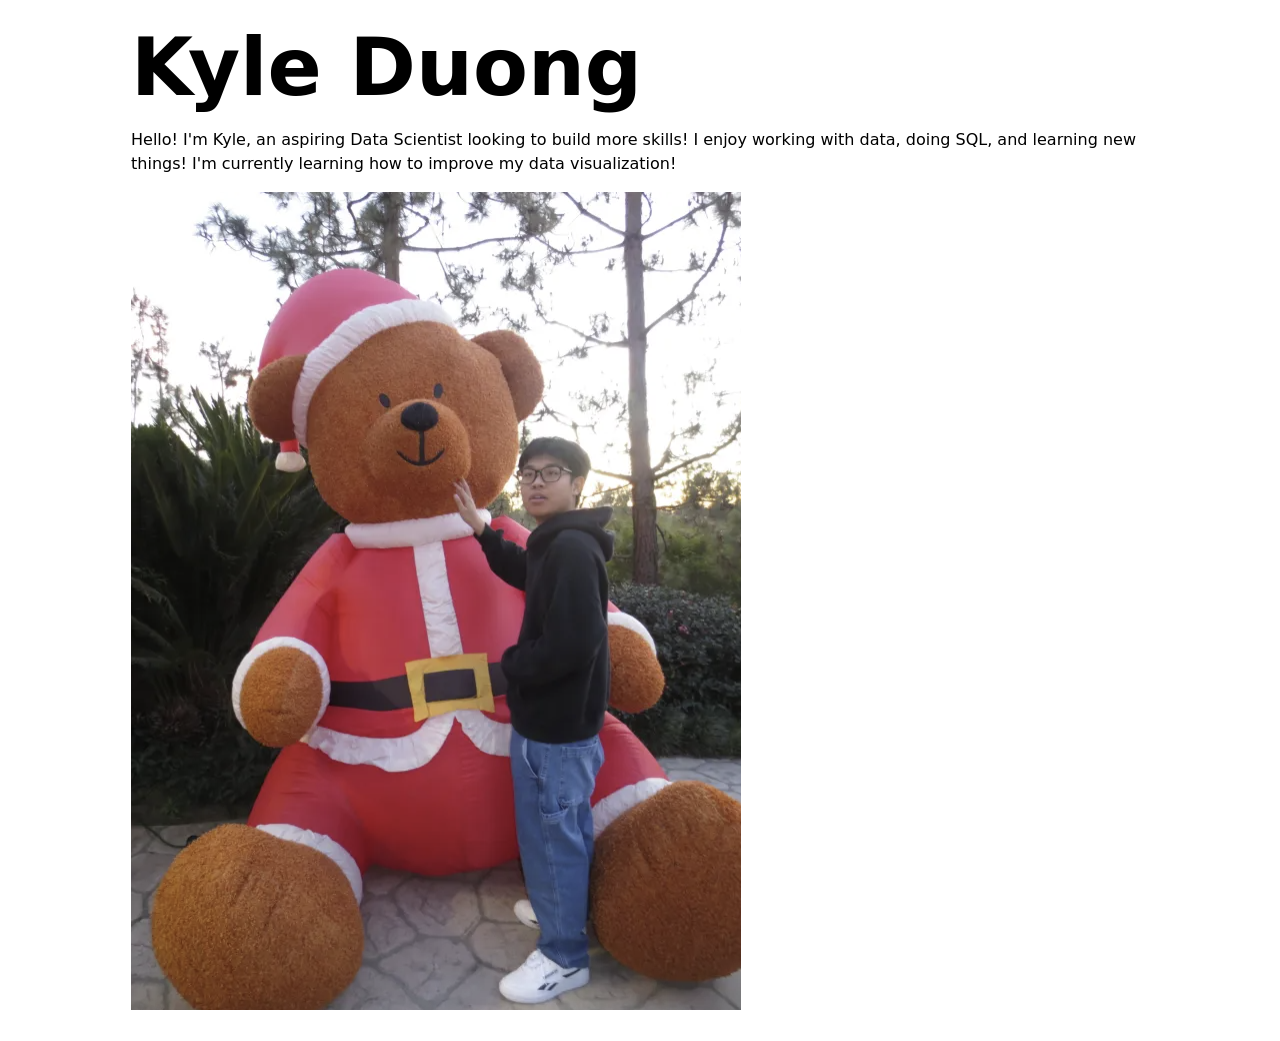
==== index.html @ ffc47f68 "removed navigation bar + cleared step 2 code" ====
<!DOCTYPE html>
<html lang="en">
<head>
    <meta charset="UTF-8">
    <meta name="viewport" content="width=device-width, initial-scale=1.0">
    <title>Kyle Duong: Personal Site and Portfolio</title>
    <link rel="stylesheet" href="style.css">
</head>
<body>
    <h1>Kyle Duong</h1>
    <p>Hello! I'm Kyle, an aspiring Data Scientist looking to build more skills! I enjoy working with data, doing SQL, and learning new things! I'm currently learning how to improve my data visualization!</p>

    <img src="images/kyle.jpg" alt="A photo of me with Santa Bear!">

    <script src="global.js" type="module"></script>
</body>
</html>
---- style.css ----
body {
  /* Set line height to 1.5 times the font size
	   and use the OS’s UI font as the website font
	 */
  font: 100%/1.5 system-ui;
  max-width: 100ch;
  margin-inline: auto;
  padding: 1rem;
}

nav ul,
nav li {
  display: contents;
}

nav {
  display: flex;
  border-bottom: 1px solid oklch(80% 3% 200);
  margin-bottom: 1rem;
}

nav a {
  flex: 1;
  text-decoration: none;
  color: inherit;
  text-align: center;
  padding: 0.5em;
}

nav a.current {
  border-bottom: 0.4em solid oklch(80% 3% 200);
  padding-bottom: 0.1em;
}

html {
  --color-accent: oklch(70% 40% 220);
  accent-color: var(--color-accent);
}

nav a:hover {
  border-bottom: 0.4em solid var(--color-accent);
  background-color: oklch(from var(--color-accent) 95% 5% h);
}

input, textarea, button {
  font: inherit;
}

form {
  display: grid;
  grid-template-columns: auto 1fr;
  gap: 1em;
}

label {
  display: grid;
  grid-template-columns: subgrid;
  grid-column: 1 / -1;
}

button {
  grid-column: 1 / -1;
}

.projects{
  display: grid;
  grid-template-columns: repeat(auto-fill, minmax(15em, 1fr));
  gap: 1em;
}

.projects article {
  display: grid;
  grid-template-rows: subgrid;
  grid-row: span 3;
  gap: 1em;
}

.projects article h2 {
  margin: 0;
}

h1, h2, h3, h4, h5, h6 {
  line-height: 1.1;
  text-wrap: balance;
  margin: 0;
}

h1 {
  font-size: 5em;
}

.cv-page {
  font-size: 1.1rem;
  line-height: 1.4;
}

.cv-page h2 {
  font-size: 1.8em;
  margin-top: 1em;
  margin-bottom: 0.25em;
  font-weight: bold;
}

.cv-page article h3 {
  font-size: 1.3em
}

.contact-info {
  margin-top: 0.5em;
  margin-bottom: 2em;
  line-height: 1.4;
}
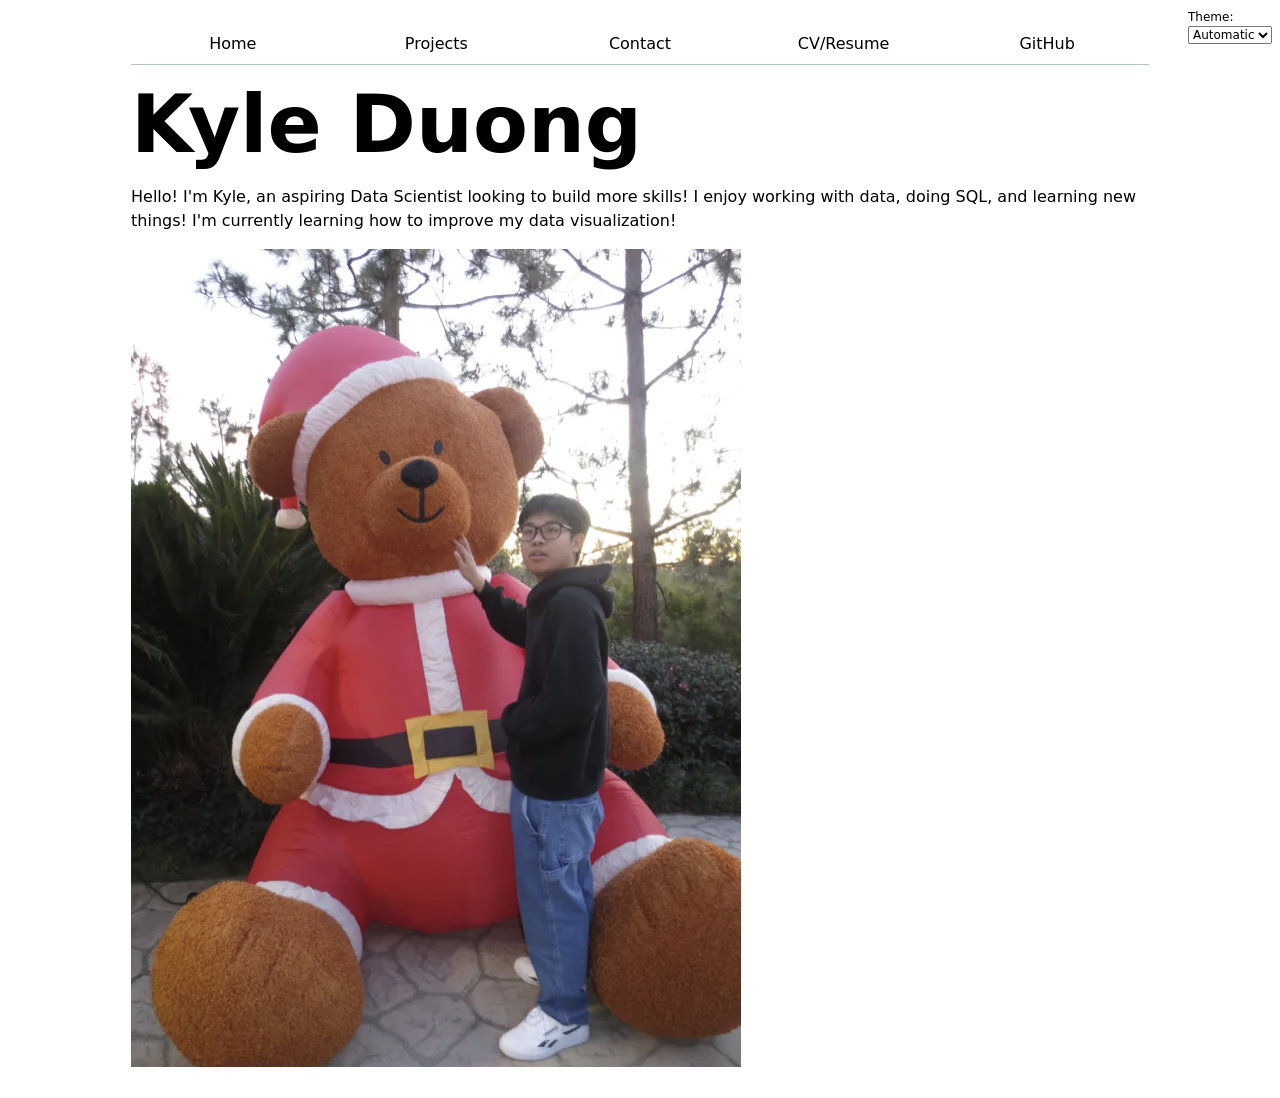
==== commit 13e8bd5a: "the three projects!" ====
--- a/index.html
+++ b/index.html
@@ -12,6 +12,8 @@
 
     <img src="images/kyle.jpg" alt="A photo of me with Santa Bear!">
 
+    <div class="projects"></div>
+
     <script src="global.js" type="module"></script>
 </body>
 </html>
--- a/style.css
+++ b/style.css
@@ -1,3 +1,7 @@
+:root {
+  color-scheme: light dark;
+}
+
 body {
   /* Set line height to 1.5 times the font size
 	   and use the OS’s UI font as the website font
@@ -15,7 +19,9 @@
 
 nav {
   display: flex;
-  border-bottom: 1px solid oklch(80% 3% 200);
+  border-bottom-width: 1px;
+  border-bottom-style: solid;
+  border-bottom-color: oklch(50% 10% 200 / 40%);
   margin-bottom: 1rem;
 }
 
@@ -28,7 +34,10 @@
 }
 
 nav a.current {
-  border-bottom: 0.4em solid oklch(80% 3% 200);
+  font-weight: bold;
+  border-bottom-width: 0.4em;
+  border-bottom-style: solid;
+  border-bottom-color: oklch(80% 3% 200);
   padding-bottom: 0.1em;
 }
 
@@ -39,10 +48,17 @@
 
 nav a:hover {
   border-bottom: 0.4em solid var(--color-accent);
-  background-color: oklch(from var(--color-accent) 95% 5% h);
+  background-color: color-mix(in oklch, var(--color-accent), canvas 85%);
 }
 
-input, textarea, button {
+label.color-scheme {
+  position: absolute;
+  top: 0.5rem;
+  right: 0.5rem;
+  font-size: 75%;
+}
+
+input, textarea, button, select {
   font: inherit;
 }
 
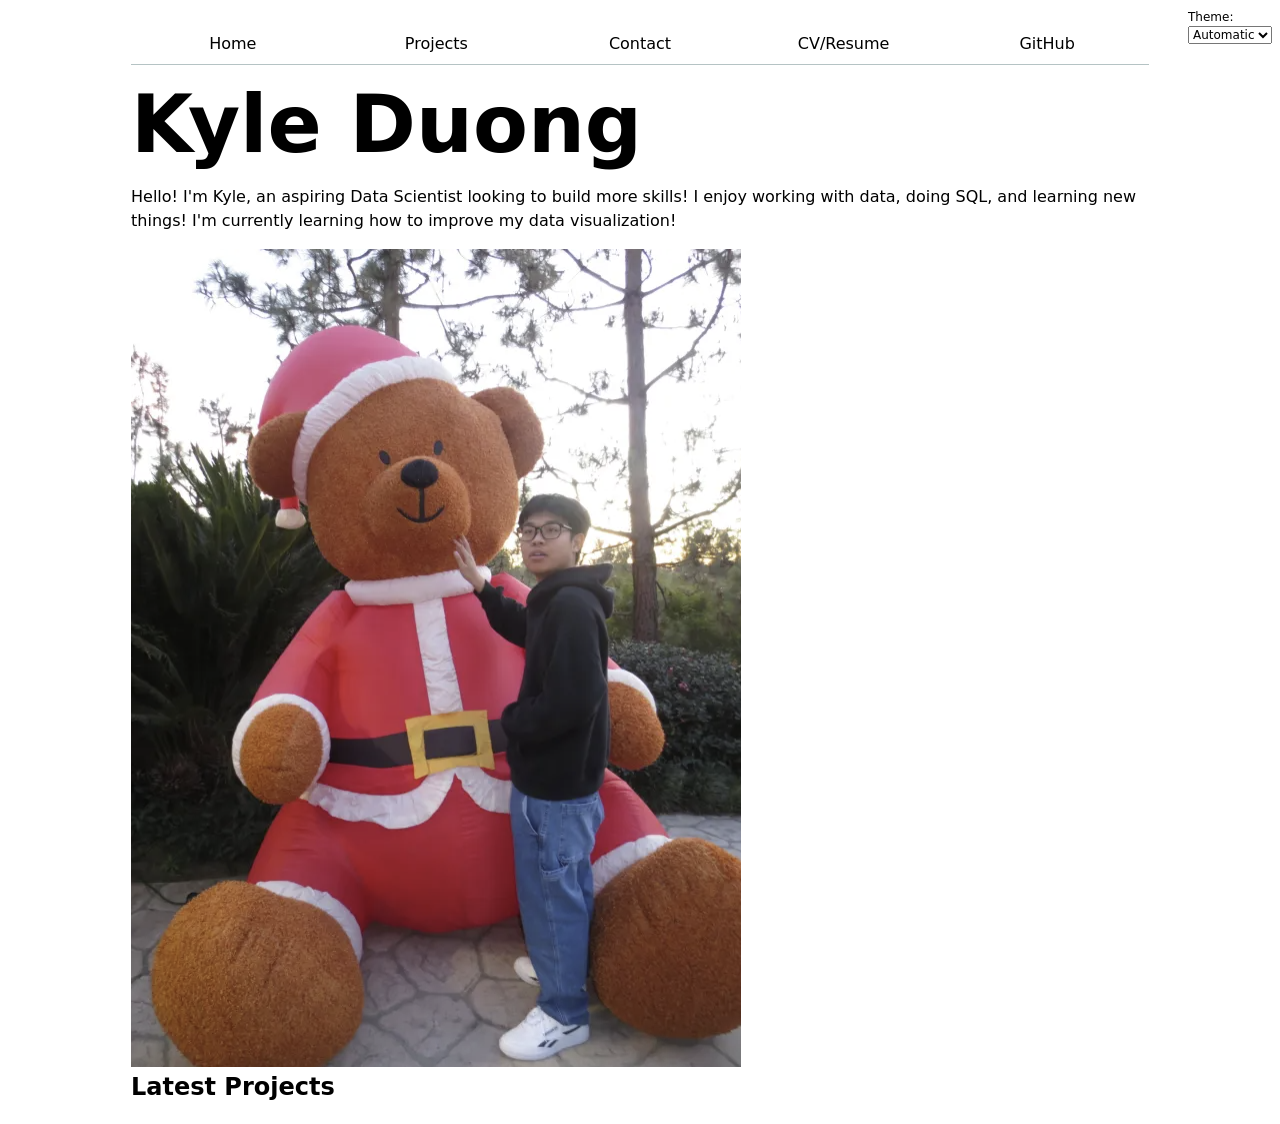
==== commit 151a494c: "updated" ====
--- a/index.html
+++ b/index.html
@@ -12,6 +12,7 @@
 
     <img src="images/kyle.jpg" alt="A photo of me with Santa Bear!">
 
+    <h2>Latest Projects</h2>
     <div class="projects"></div>
 
     <script src="global.js" type="module"></script>
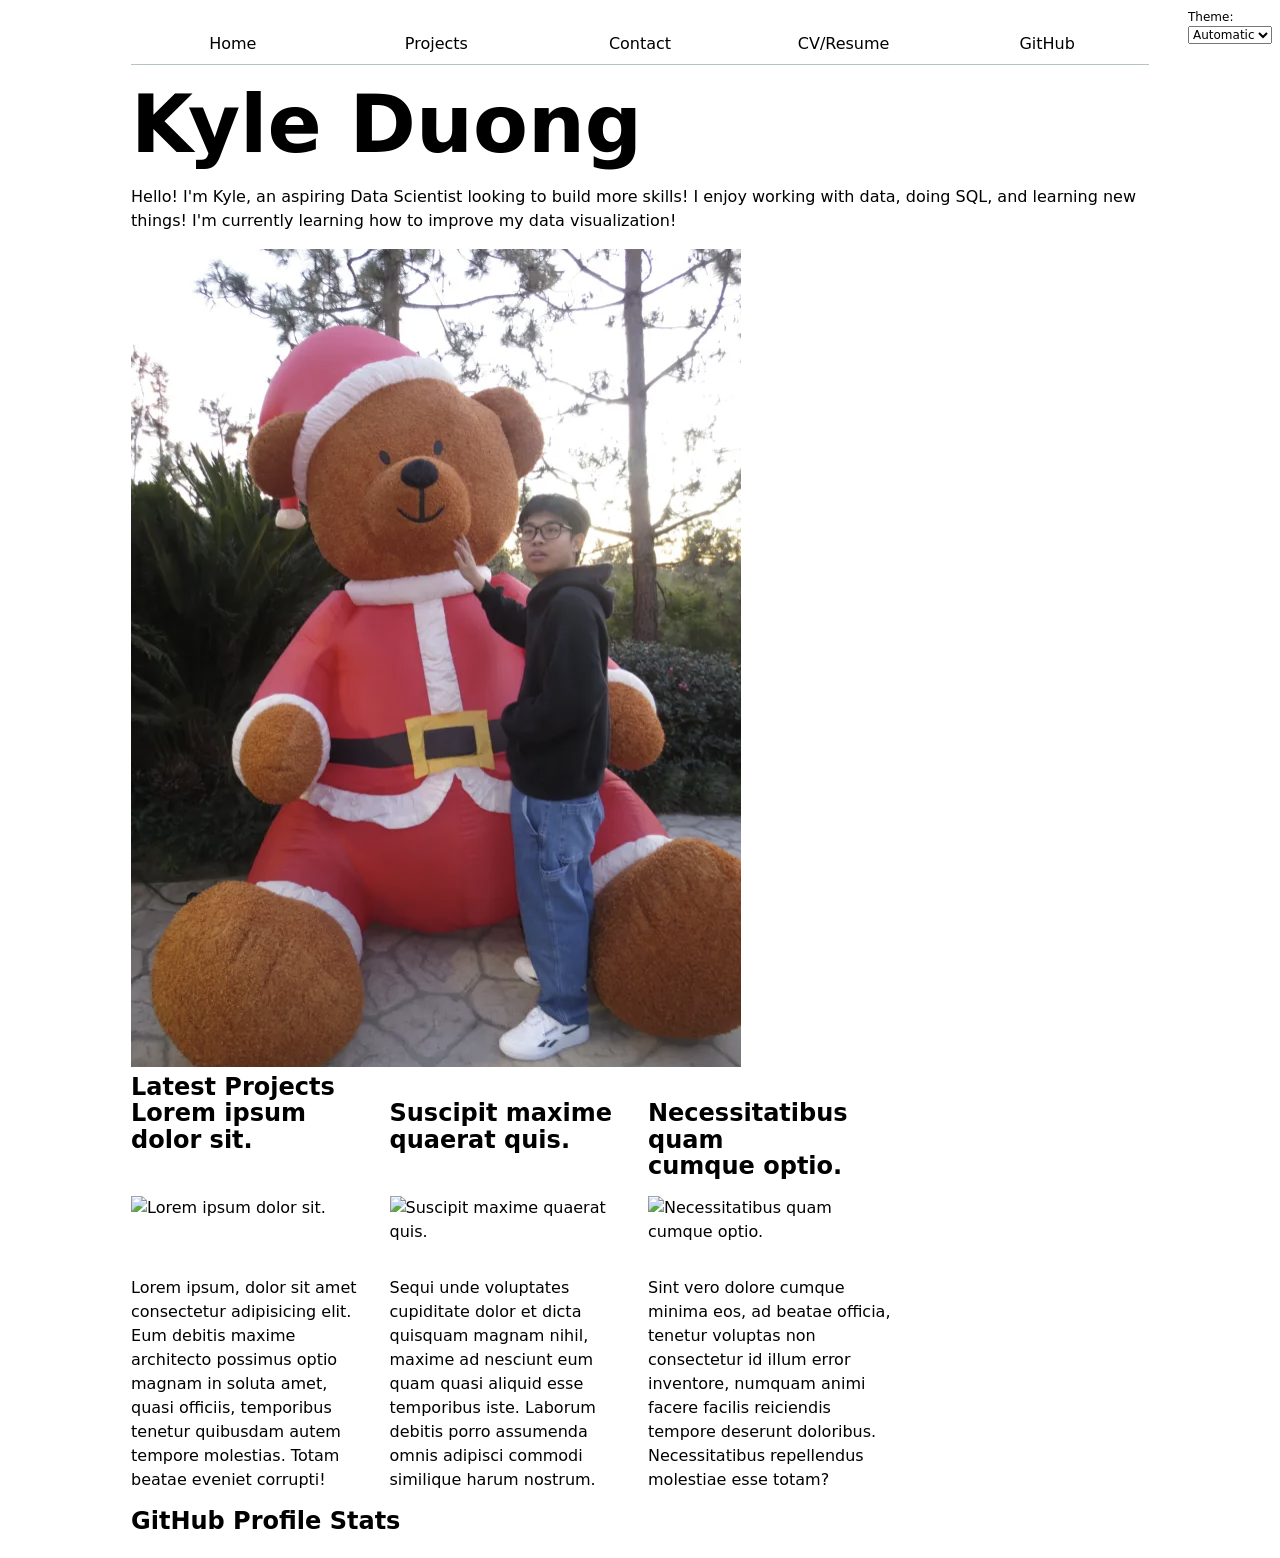
==== commit eb4ab0d1: "changes" ====
--- a/index.html
+++ b/index.html
@@ -15,6 +15,10 @@
     <h2>Latest Projects</h2>
     <div class="projects"></div>
 
+    <h2>GitHub Profile Stats</h2>
+    <div id="profile-stats"></div>
+
     <script src="global.js" type="module"></script>
+    <script src="index.js" type="module" defer></script>
 </body>
 </html>
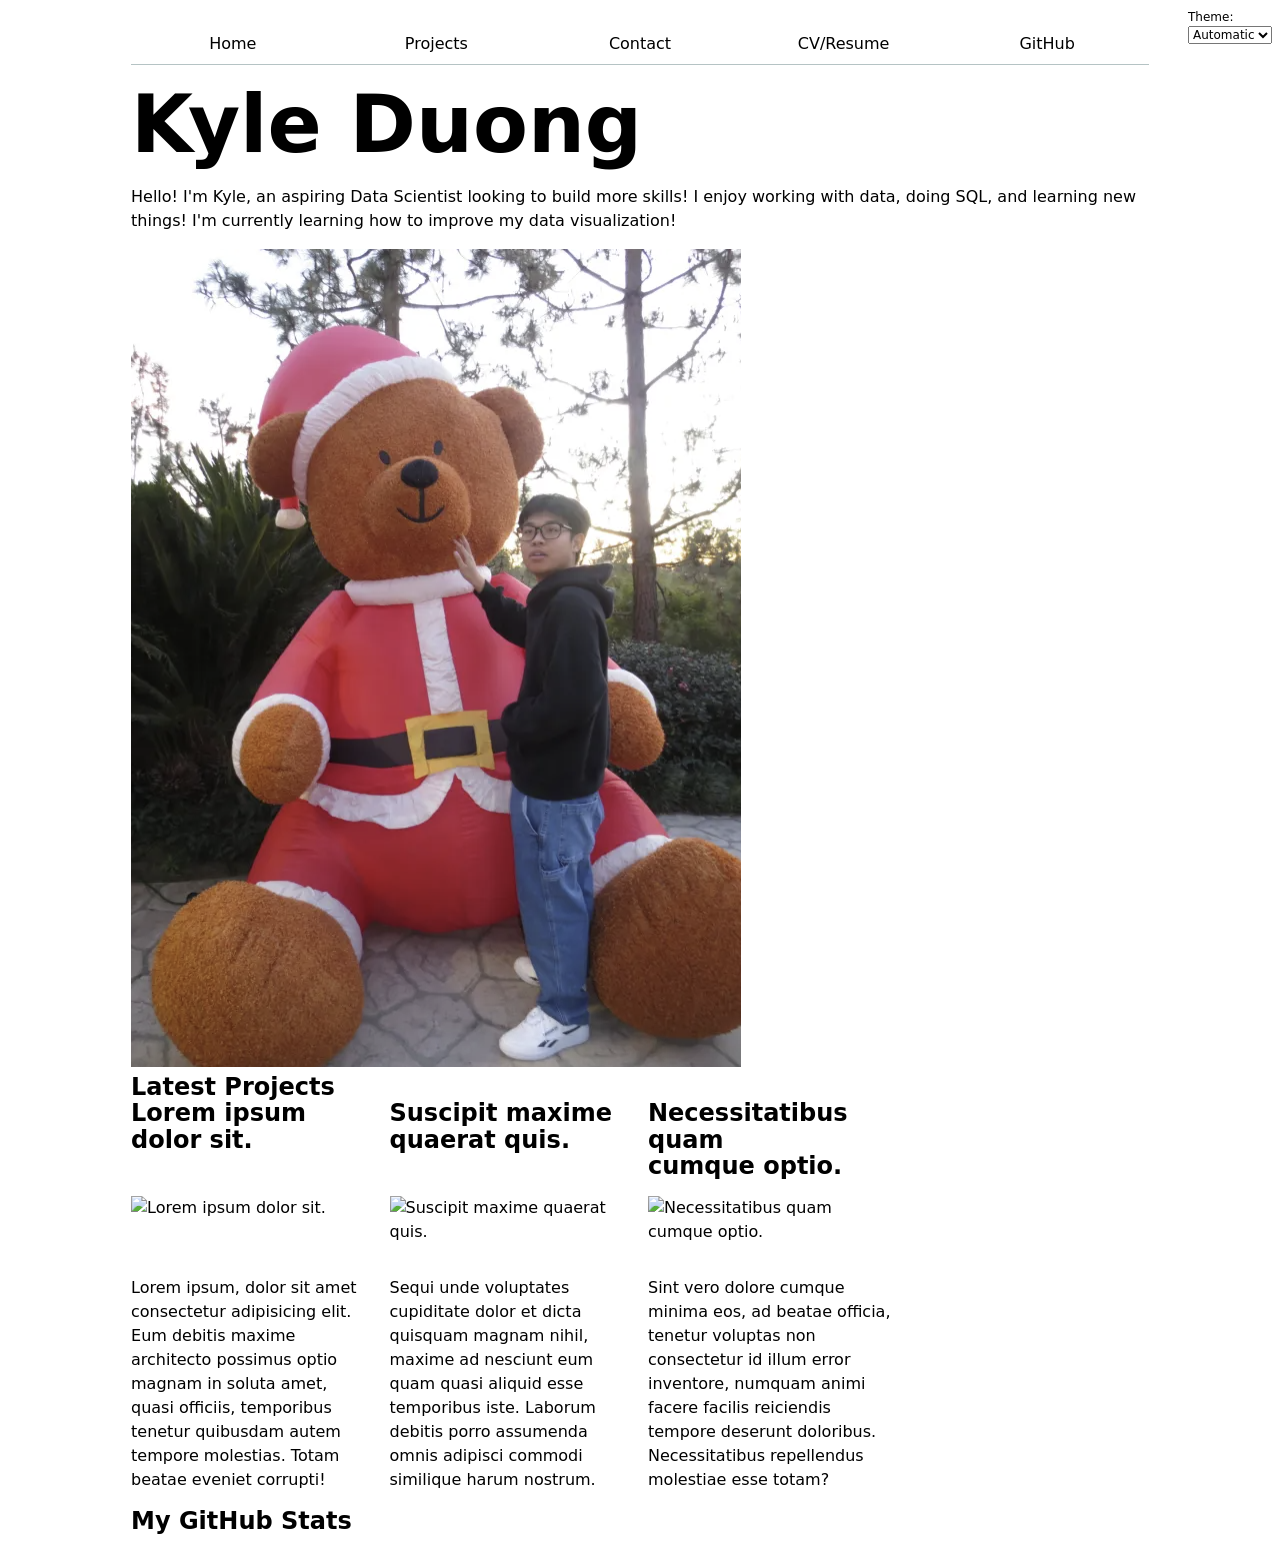
==== commit 8f9d52a8: "Update index.html" ====
--- a/index.html
+++ b/index.html
@@ -15,7 +15,7 @@
     <h2>Latest Projects</h2>
     <div class="projects"></div>
 
-    <h2>GitHub Profile Stats</h2>
+    <h2>My GitHub Stats</h2>
     <div id="profile-stats"></div>
 
     <script src="global.js" type="module"></script>
--- a/style.css
+++ b/style.css
@@ -125,4 +125,20 @@
   margin-top: 0.5em;
   margin-bottom: 2em;
   line-height: 1.4;
+}
+
+#profile-stats dl {
+  display: grid;
+  grid-template-columns: repeat(4, 1fr);
+  gap: 1rem;
+}
+
+#profile-stats dt {
+  grid-row: 1;
+  font-weight: bold;
+}
+
+#profile-stats dd {
+  grid-row: 2;
+  margin: 0;
 }
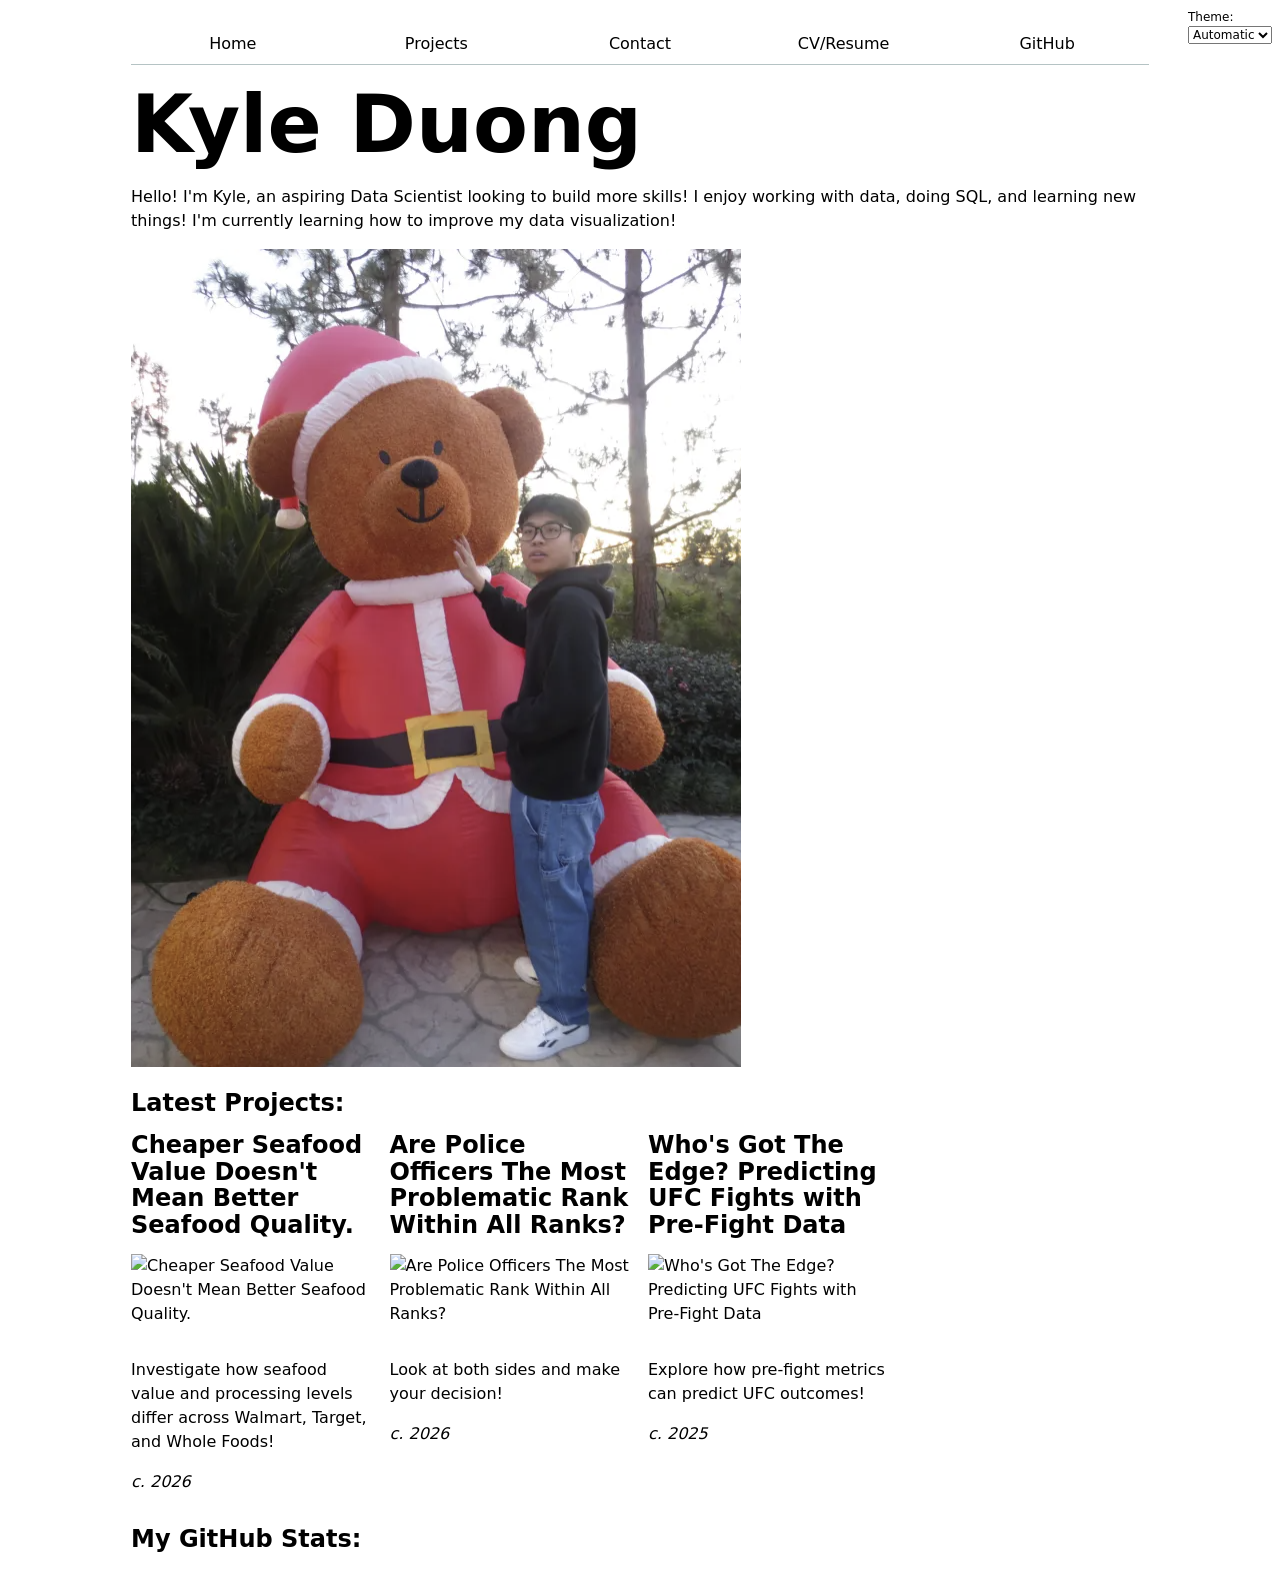
==== commit ea03321d: "Update index.html" ====
--- a/index.html
+++ b/index.html
@@ -12,10 +12,10 @@
 
     <img src="images/kyle.jpg" alt="A photo of me with Santa Bear!">
 
-    <h2>Latest Projects</h2>
+    <h2>Latest Projects:</h2>
     <div class="projects"></div>
 
-    <h2>My GitHub Stats</h2>
+    <h2>My GitHub Stats:</h2>
     <div id="profile-stats"></div>
 
     <script src="global.js" type="module"></script>
--- a/style.css
+++ b/style.css
@@ -127,6 +127,11 @@
   line-height: 1.4;
 }
 
+#profile-stats dt {
+  font-weight: bold;
+  grid-row: 1;
+}
+
 #profile-stats dl {
   display: grid;
   grid-template-columns: repeat(4, 1fr);
@@ -141,4 +146,15 @@
 #profile-stats dd {
   grid-row: 2;
   margin: 0;
+}
+
+h2 {
+  margin-top: 1rem;
+  margin-bottom: 1rem;
+}
+
+#profile-stats {
+  display: flex;
+  justify-content: center;
+  margin-top: 1rem;
 }
